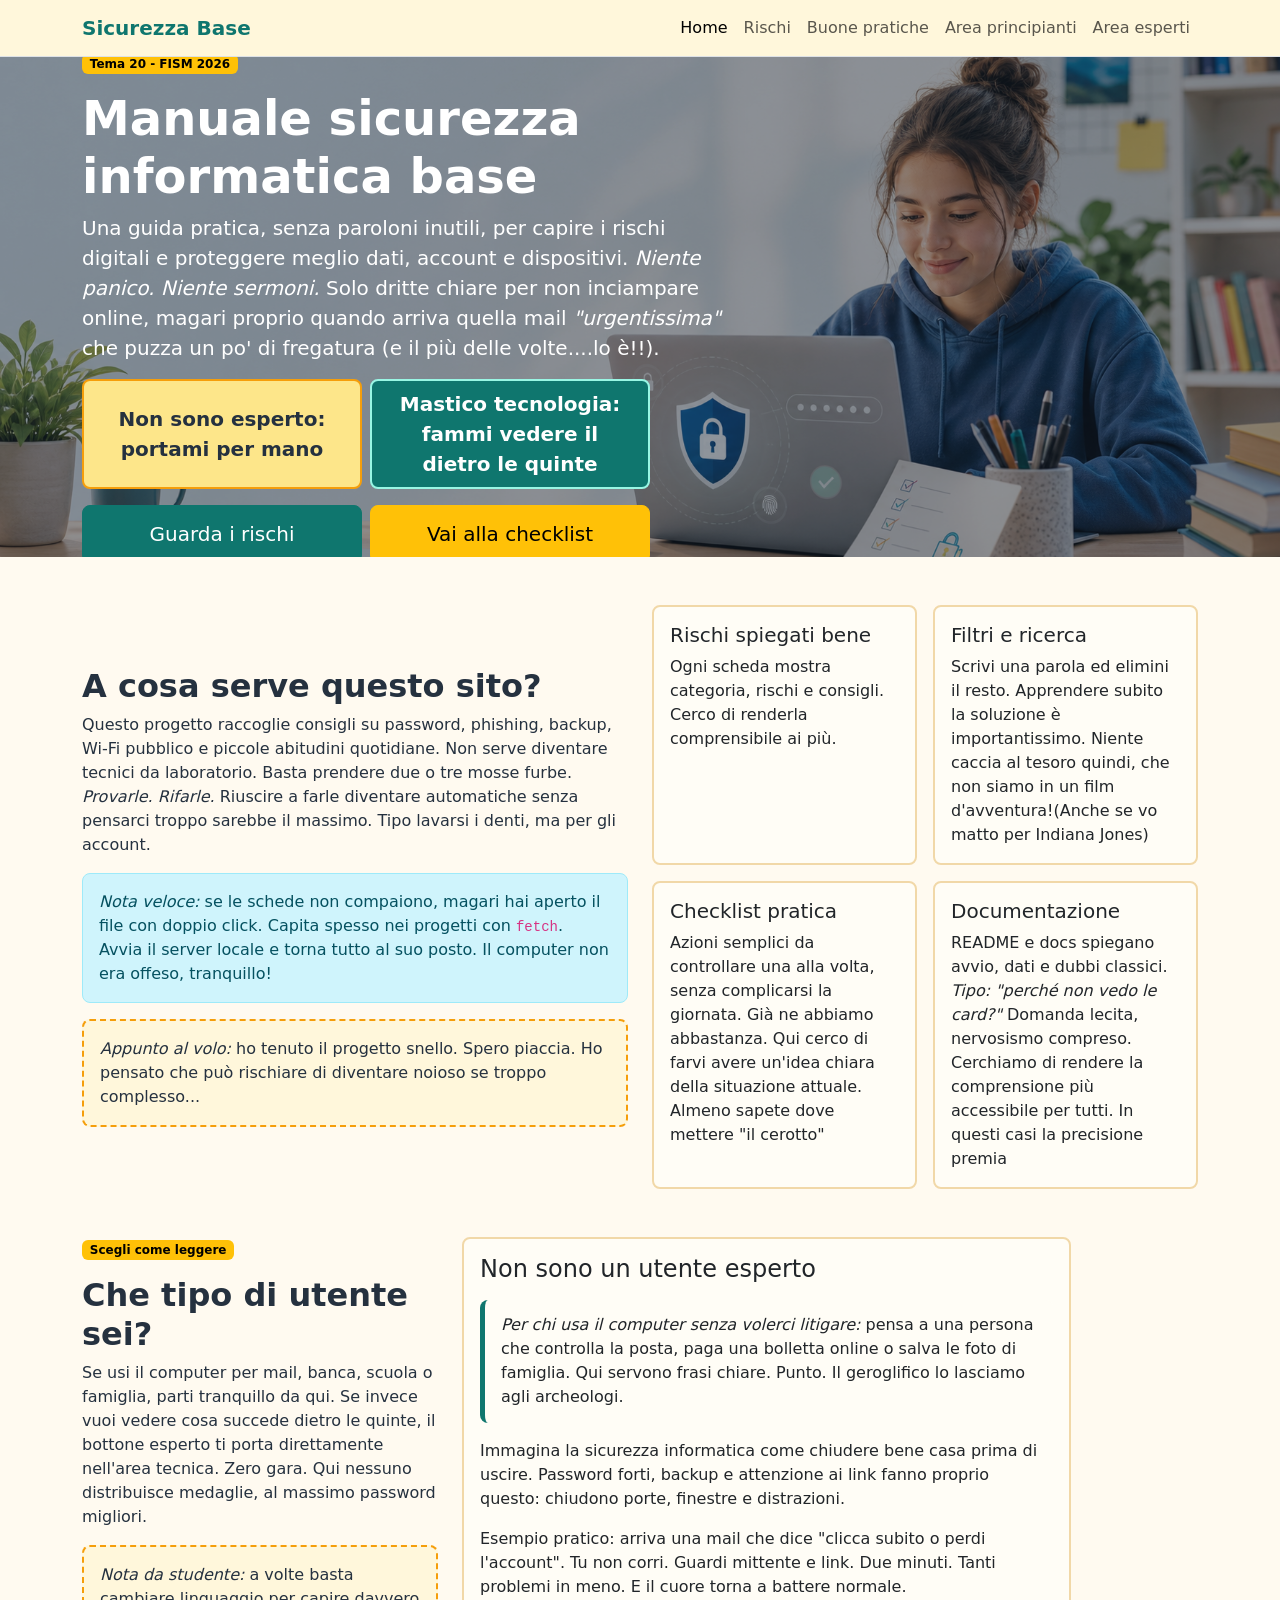
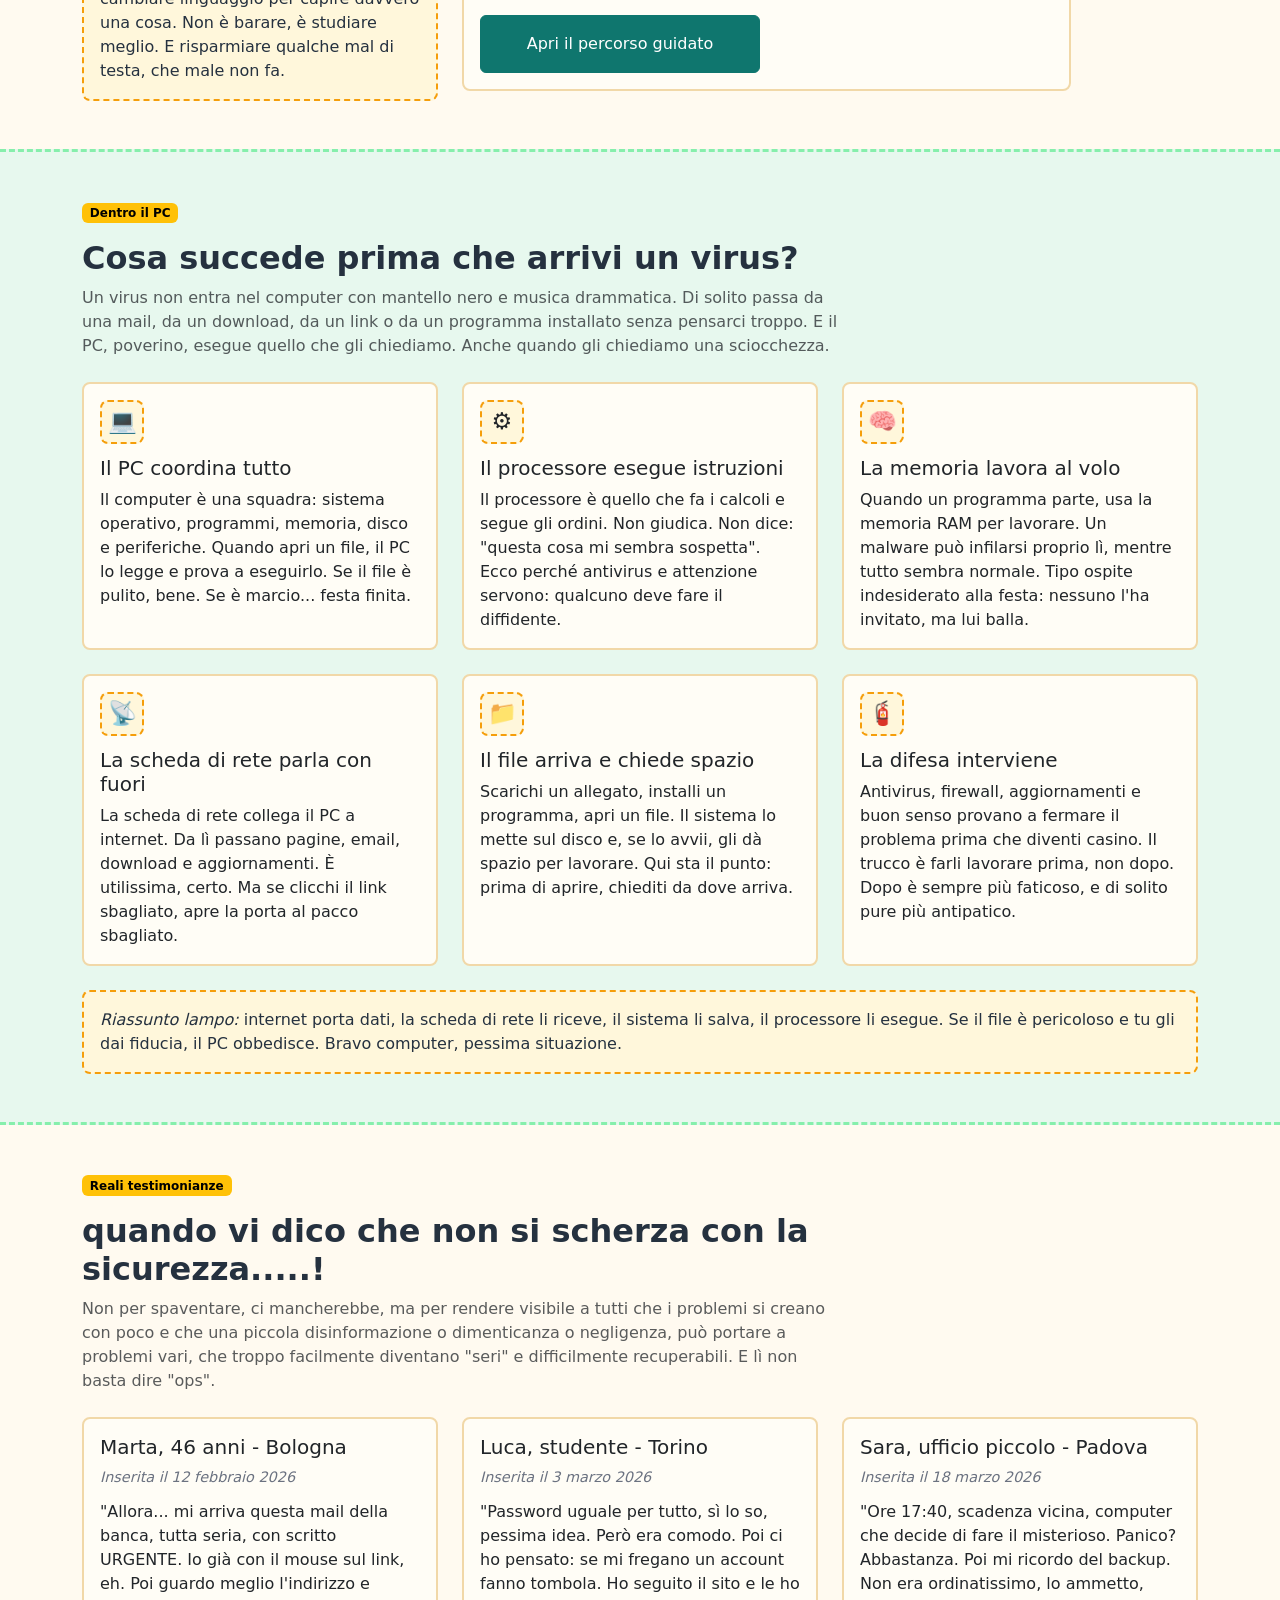
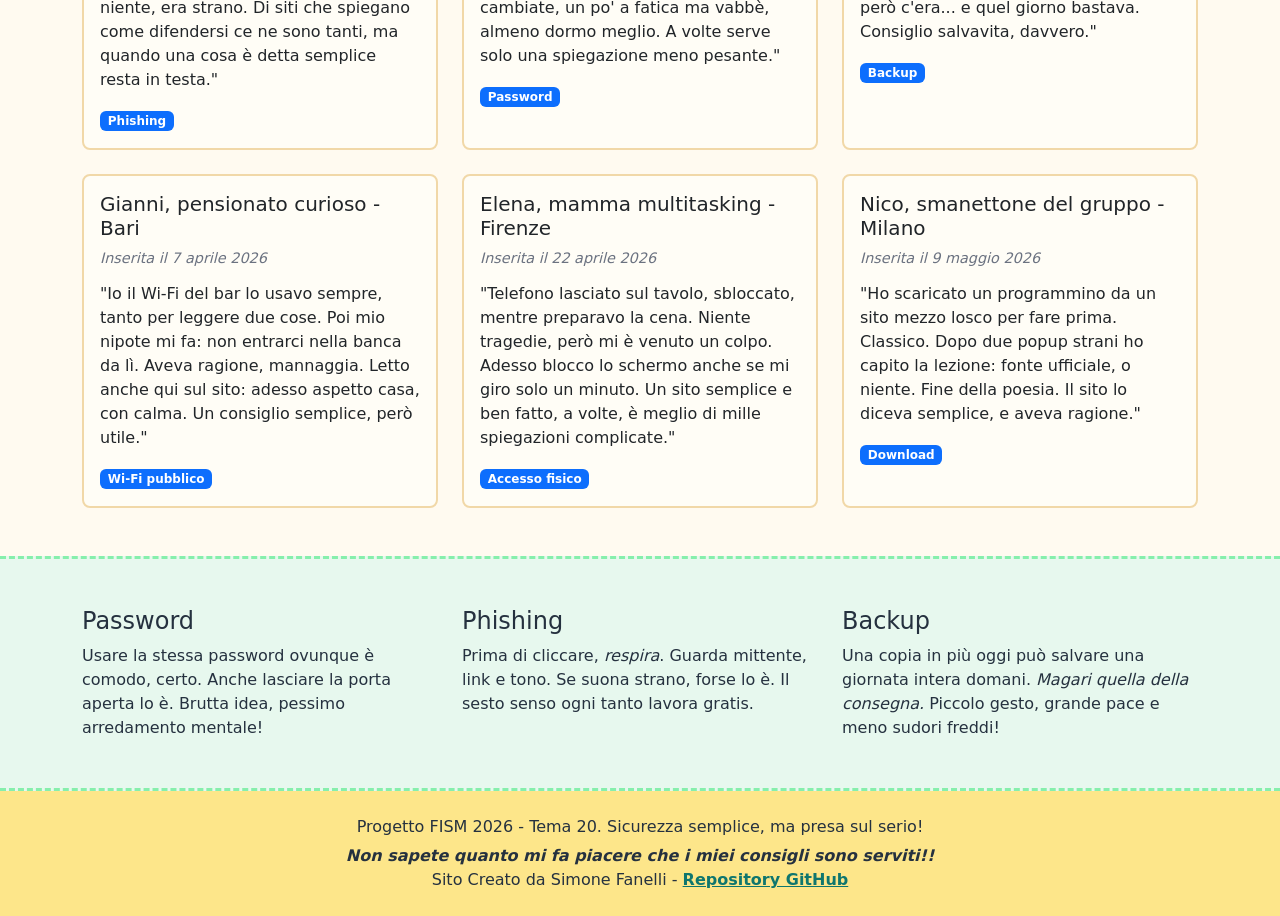
==== index.html @ e17a44b4 "Creazione della struttura e di tutte le pagine." ====
<!DOCTYPE html>
<html lang="it">
<head>
    <meta charset="UTF-8">
    <meta name="viewport" content="width=device-width, initial-scale=1.0">
    <title>Manuale sicurezza informatica base</title>
    <link href="https://cdn.jsdelivr.net/npm/bootstrap@5.3.3/dist/css/bootstrap.min.css" rel="stylesheet">
    <link rel="stylesheet" href="style.css">
</head>
<body>
    <!-- Nota da dietro le quinte: la navbar resta corta per un motivo semplice. In un sito didattico i link devono accompagnare, non fare rumore. -->
    <nav class="navbar navbar-expand-lg bg-body-tertiary border-bottom sticky-top">
        <div class="container">
            <a class="navbar-brand fw-bold" href="index.html">Sicurezza Base</a>
            <button class="navbar-toggler" type="button" data-bs-toggle="collapse" data-bs-target="#navbarNav"
                aria-controls="navbarNav" aria-expanded="false" aria-label="Apri menu">
                <span class="navbar-toggler-icon"></span>
            </button>
            <div class="collapse navbar-collapse" id="navbarNav">
                <ul class="navbar-nav ms-auto">
                    <li class="nav-item">
                        <a class="nav-link active" aria-current="page" href="index.html">Home</a>
                    </li>
                    <li class="nav-item">
                        <a class="nav-link" href="rischi.html">Rischi</a>
                    </li>
                    <li class="nav-item">
                        <a class="nav-link" href="buone-pratiche.html">Buone pratiche</a>
                    </li>
                    <li class="nav-item">
                        <a class="nav-link" href="area-principianti.html">Area principianti</a>
                    </li>
                    <li class="nav-item">
                        <a class="nav-link" href="area-esperti.html">Area esperti</a>
                    </li>
                </ul>
            </div>
        </div>
    </nav>

    <!-- Hero iniziale: qui il tema deve arrivare subito, la semplicità vince sempre. -->
    <header class="hero-section">
        <img src="assets/immagini/sicurezza-informatica-hero.png" class="hero-image" alt="Illustrazione sulla sicurezza informatica">
        <div class="hero-overlay">
            <div class="container">
                <div class="row">
                    <div class="col-lg-7">
                        <p class="badge text-bg-warning mb-3">Tema 20 - FISM 2026</p>
                        <h1 class="display-5 fw-bold">Manuale sicurezza informatica base</h1>
                        <p class="lead">
                            Una guida pratica, senza paroloni inutili, per capire i rischi digitali e proteggere meglio dati,
                            account e dispositivi. <em>Niente panico. Niente sermoni.</em> Solo dritte chiare per non inciampare online,
                            magari proprio quando arriva quella mail <em>"urgentissima"</em> che puzza un po' di fregatura (e il più delle volte....lo è!!).
                        </p>
                        <div class="hero-actions">
                            <div class="d-flex flex-wrap gap-2 mb-3">
                                <a class="btn btn-lg hero-btn profile-btn profile-btn-simple" href="area-principianti.html">Non sono esperto: portami per mano</a>
                                <a class="btn btn-lg hero-btn profile-btn profile-btn-tech" href="area-esperti.html">Mastico tecnologia: fammi vedere il dietro le quinte</a>
                            </div>
                            <div class="d-flex flex-wrap gap-2">
                                <a class="btn btn-primary btn-lg hero-btn" href="rischi.html">Guarda i rischi</a>
                                <a class="btn btn-warning btn-lg hero-btn" href="buone-pratiche.html">Vai alla checklist</a>
                            </div>
                        </div>
                    </div>
                </div>
            </div>
        </div>
    </header>

    <main>
        <!-- Qui presento il progetto senza gonfiarlo troppo: tre pagine, dati locali e consigli pratici. Il classico lavoro che funziona meglio quando resta chiaro. -->
        <section class="container my-5">
            <div class="row g-4 align-items-center">
                <div class="col-lg-6">
                    <h2 class="fw-bold">A cosa serve questo sito?</h2>
                    <p>
                        Questo progetto raccoglie consigli su password, phishing, backup, Wi-Fi pubblico e piccole abitudini
                        quotidiane. Non serve diventare tecnici da laboratorio. Basta prendere due o tre mosse furbe.
                        <em>Provarle. Rifarle.</em> Riuscire a farle diventare automatiche senza pensarci troppo sarebbe il massimo.
                        Tipo lavarsi i denti, ma per gli account.
                    </p>
                    <div class="alert alert-info" role="alert">
                        <em>Nota veloce:</em> se le schede non compaiono, magari hai aperto il file con doppio click. Capita spesso nei progetti con <code>fetch</code>. Avvia il server locale e torna tutto al suo posto. Il computer non era offeso, tranquillo!
                    </div>
                    <div class="note-box">
                        <em>Appunto al volo:</em> ho tenuto il progetto snello. Spero piaccia. Ho pensato che può rischiare di diventare noioso se troppo complesso...
                    </div>
                </div>
                <div class="col-lg-6">
                    <div class="row g-3">
                        <div class="col-md-6">
                            <div class="card h-100 shadow-sm">
                                <div class="card-body">
                                    <h3 class="h5">Rischi spiegati bene</h3>
                                    <p class="mb-0">Ogni scheda mostra categoria, rischi e consigli. Cerco di renderla comprensibile ai più.</p>
                                </div>
                            </div>
                        </div>
                        <div class="col-md-6">
                            <div class="card h-100 shadow-sm">
                                <div class="card-body">
                                    <h3 class="h5">Filtri e ricerca</h3>
                                    <p class="mb-0">Scrivi una parola ed elimini il resto. Apprendere subito la soluzione è importantissimo.
                                        Niente caccia al tesoro quindi, che non siamo in un film d'avventura!(Anche se vo matto per Indiana Jones)</p>
                                </div>
                            </div>
                        </div>
                        <div class="col-md-6">
                            <div class="card h-100 shadow-sm">
                                <div class="card-body">
                                    <h3 class="h5">Checklist pratica</h3>
                                    <p class="mb-0">Azioni semplici da controllare una alla volta, senza complicarsi la giornata. Già ne abbiamo abbastanza.
                                        Qui cerco di farvi avere un'idea chiara della situazione attuale. Almeno sapete dove mettere "il cerotto"
                                    </p>
                                </div>
                            </div>
                        </div>
                        <div class="col-md-6">
                            <div class="card h-100 shadow-sm">
                                <div class="card-body">
                                    <h3 class="h5">Documentazione</h3>
                                    <p class="mb-0">README e docs spiegano avvio, dati e dubbi classici. <em>Tipo: "perché non vedo le card?"</em> Domanda lecita, nervosismo compreso.
                                    Cerchiamo di rendere la comprensione più accessibile per tutti. In questi casi la precisione premia</p>
                                </div>
                            </div>
                        </div>
                    </div>
                </div>
            </div>
        </section>

        <!-- Qui faccio scegliere il livello della spiegazione: non tutti vogliono leggere parole tecniche appena aprono la pagina, e ci sta. -->
        <section id="scegli-linguaggio" class="container my-5">
            <div class="row g-4 align-items-start">
                <div class="col-lg-4">
                    <p class="badge text-bg-warning mb-3">Scegli come leggere</p>
                    <h2 class="fw-bold">Che tipo di utente sei?</h2>
                    <p>
                        Se usi il computer per mail, banca, scuola o famiglia, parti tranquillo da qui.
                        Se invece vuoi vedere cosa succede dietro le quinte, il bottone esperto ti porta direttamente nell'area tecnica.
                        Zero gara. Qui nessuno distribuisce medaglie, al massimo password migliori. 
                    </p>
                    <div class="note-box">
                        <em>Nota da studente:</em> a volte basta cambiare linguaggio per capire davvero una cosa. Non è barare, è studiare meglio. E risparmiare qualche mal di testa, che male non fa.
                    </div>
                </div>
                <div class="col-lg-8">
                    <div class="row g-4">
                        <!-- Versione per chi non programma: esempi di casa, pochi termini tecnici e consigli che si capiscono subito. -->
                        <div class="col-md-10">
                            <article class="card h-100">
                                <div class="card-body">
                                    <h3 class="h4">Non sono un utente esperto</h3>
                                    <div class="reader-note">
                                        <em>Per chi usa il computer senza volerci litigare:</em> pensa a una persona che controlla la posta,
                                        paga una bolletta online o salva le foto di famiglia. Qui servono frasi chiare. Punto. Il geroglifico lo lasciamo agli archeologi.
                                    </div>
                                    <p>
                                        Immagina la sicurezza informatica come chiudere bene casa prima di uscire. Password forti,
                                        backup e attenzione ai link fanno proprio questo: chiudono porte, finestre e distrazioni.
                                    </p>
                                    <p>
                                        Esempio pratico: arriva una mail che dice "clicca subito o perdi l'account". Tu non corri.
                                        Guardi mittente e link. Due minuti. Tanti problemi in meno. E il cuore torna a battere normale.
                                    </p>
                                    <a class="btn btn-primary hero-btn" href="area-principianti.html">Apri il percorso guidato</a>
                                </div>
                            </article>
                        </div>
                    </div>
                </div>
            </div>
        </section>

        <!-- Prima del virus c'è sempre un percorso: rete, file, memoria, processore. Capirlo aiuta a non cliccare a caso. -->
        <section class="info-band py-5">
            <div class="container">
                <div class="section-title mb-4">
                    <p class="badge text-bg-warning mb-3">Dentro il PC</p>
                    <h2 class="fw-bold">Cosa succede prima che arrivi un virus?</h2>
                    <p class="text-body-secondary">
                        Un virus non entra nel computer con mantello nero e musica drammatica. Di solito passa da una mail,
                        da un download, da un link o da un programma installato senza pensarci troppo. E il PC, poverino,
                        esegue quello che gli chiediamo. Anche quando gli chiediamo una sciocchezza.
                    </p>
                </div>
                <div class="row g-4">
                    <div class="col-md-6 col-lg-4">
                        <article class="card h-100">
                            <div class="card-body">
                                <div class="tool-icon" aria-hidden="true">💻</div>
                                <h3 class="h5">Il PC coordina tutto</h3>
                                <p class="mb-0">
                                    Il computer è una squadra: sistema operativo, programmi, memoria, disco e periferiche.
                                    Quando apri un file, il PC lo legge e prova a eseguirlo. Se il file è pulito, bene. Se è marcio... festa finita.
                                </p>
                            </div>
                        </article>
                    </div>
                    <div class="col-md-6 col-lg-4">
                        <article class="card h-100">
                            <div class="card-body">
                                <div class="tool-icon" aria-hidden="true">⚙️</div>
                                <h3 class="h5">Il processore esegue istruzioni</h3>
                                <p class="mb-0">
                                    Il processore è quello che fa i calcoli e segue gli ordini. Non giudica. Non dice:
                                    "questa cosa mi sembra sospetta". Ecco perché antivirus e attenzione servono: qualcuno deve fare il diffidente.
                                </p>
                            </div>
                        </article>
                    </div>
                    <div class="col-md-6 col-lg-4">
                        <article class="card h-100">
                            <div class="card-body">
                                <div class="tool-icon" aria-hidden="true">🧠</div>
                                <h3 class="h5">La memoria lavora al volo</h3>
                                <p class="mb-0">
                                    Quando un programma parte, usa la memoria RAM per lavorare. Un malware può infilarsi proprio lì,
                                    mentre tutto sembra normale. Tipo ospite indesiderato alla festa: nessuno l'ha invitato, ma lui balla.
                                </p>
                            </div>
                        </article>
                    </div>
                    <div class="col-md-6 col-lg-4">
                        <article class="card h-100">
                            <div class="card-body">
                                <div class="tool-icon" aria-hidden="true">📡</div>
                                <h3 class="h5">La scheda di rete parla con fuori</h3>
                                <p class="mb-0">
                                    La scheda di rete collega il PC a internet. Da lì passano pagine, email, download e aggiornamenti.
                                    È utilissima, certo. Ma se clicchi il link sbagliato, apre la porta al pacco sbagliato.
                                </p>
                            </div>
                        </article>
                    </div>
                    <div class="col-md-6 col-lg-4">
                        <article class="card h-100">
                            <div class="card-body">
                                <div class="tool-icon" aria-hidden="true">📁</div>
                                <h3 class="h5">Il file arriva e chiede spazio</h3>
                                <p class="mb-0">
                                    Scarichi un allegato, installi un programma, apri un file. Il sistema lo mette sul disco e,
                                    se lo avvii, gli dà spazio per lavorare. Qui sta il punto: prima di aprire, chiediti da dove arriva.
                                </p>
                            </div>
                        </article>
                    </div>
                    <div class="col-md-6 col-lg-4">
                        <article class="card h-100">
                            <div class="card-body">
                                <div class="tool-icon" aria-hidden="true">🧯</div>
                                <h3 class="h5">La difesa interviene</h3>
                                <p class="mb-0">
                                    Antivirus, firewall, aggiornamenti e buon senso provano a fermare il problema prima che diventi casino.
                                    Il trucco è farli lavorare prima, non dopo. Dopo è sempre più faticoso, e di solito pure più antipatico.
                                </p>
                            </div>
                        </article>
                    </div>
                </div>
                <div class="note-box mt-4">
                    <em>Riassunto lampo:</em> internet porta dati, la scheda di rete li riceve, il sistema li salva, il processore li esegue.
                    Se il file è pericoloso e tu gli dai fiducia, il PC obbedisce. Bravo computer, pessima situazione.
                </div>
            </div>
        </section>

        <!-- Testimonianze: piccole scene concrete per far vedere che la sicurezza non è un discorso lontano dalla vita normale. -->
        <section class="container my-5">
            <div class="section-title mb-4">
                <p class="badge text-bg-warning mb-3">Reali testimonianze</p>
                <h2 class="fw-bold">quando vi dico che non si scherza con la sicurezza.....!</h2>
                <p class="text-body-secondary">
                    Non per spaventare, ci mancherebbe, ma per rendere visibile a tutti che i problemi si creano con poco e che
                    una piccola disinformazione o dimenticanza o negligenza, può portare a problemi vari, che troppo facilmente
                    diventano "seri" e difficilmente recuperabili. E lì non basta dire "ops".
                </p>
            </div>
            <div class="row g-4">
                <div class="col-md-4">
                    <article class="card h-100">
                        <div class="card-body">
                            <h3 class="h5">Marta, 46 anni - Bologna</h3>
                            <p class="testimonial-date">Inserita il 12 febbraio 2026</p>
                            <p>
                                "Allora... mi arriva questa mail della banca, tutta seria, con scritto URGENTE. Io già con il mouse
                                sul link, eh. Poi guardo meglio l'indirizzo e niente, era strano. Di siti che spiegano come difendersi ce ne sono tanti,
                                ma quando una cosa è detta semplice resta in testa."
                            </p>
                            <span class="badge text-bg-primary">Phishing</span>
                        </div>
                    </article>
                </div>
                <div class="col-md-4">
                    <article class="card h-100">
                        <div class="card-body">
                            <h3 class="h5">Luca, studente - Torino</h3>
                            <p class="testimonial-date">Inserita il 3 marzo 2026</p>
                            <p>
                                "Password uguale per tutto, sì lo so, pessima idea. Però era comodo. Poi ci ho pensato: se mi fregano
                                un account fanno tombola. Ho seguito il sito e le ho cambiate, un po' a fatica ma vabbè, almeno dormo meglio.
                                A volte serve solo una spiegazione meno pesante."
                            </p>
                            <span class="badge text-bg-primary">Password</span>
                        </div>
                    </article>
                </div>
                <div class="col-md-4">
                    <article class="card h-100">
                        <div class="card-body">
                            <h3 class="h5">Sara, ufficio piccolo - Padova</h3>
                            <p class="testimonial-date">Inserita il 18 marzo 2026</p>
                            <p>
                                "Ore 17:40, scadenza vicina, computer che decide di fare il misterioso. Panico? Abbastanza.
                                Poi mi ricordo del backup. Non era ordinatissimo, lo ammetto, però c'era... e quel giorno bastava. Consiglio salvavita, davvero."
                            </p>
                            <span class="badge text-bg-primary">Backup</span>
                        </div>
                    </article>
                </div>
                <div class="col-md-4">
                    <article class="card h-100">
                        <div class="card-body">
                            <h3 class="h5">Gianni, pensionato curioso - Bari</h3>
                            <p class="testimonial-date">Inserita il 7 aprile 2026</p>
                            <p>
                                "Io il Wi-Fi del bar lo usavo sempre, tanto per leggere due cose. Poi mio nipote mi fa: non entrarci
                                nella banca da lì. Aveva ragione, mannaggia. Letto anche qui sul sito: adesso aspetto casa, con calma.
                                Un consiglio semplice, però utile."
                            </p>
                            <span class="badge text-bg-primary">Wi-Fi pubblico</span>
                        </div>
                    </article>
                </div>
                <div class="col-md-4">
                    <article class="card h-100">
                        <div class="card-body">
                            <h3 class="h5">Elena, mamma multitasking - Firenze</h3>
                            <p class="testimonial-date">Inserita il 22 aprile 2026</p>
                            <p>
                                "Telefono lasciato sul tavolo, sbloccato, mentre preparavo la cena. Niente tragedie, però mi è
                                venuto un colpo. Adesso blocco lo schermo anche se mi giro solo un minuto. Un sito semplice e ben fatto,
                                a volte, è meglio di mille spiegazioni complicate."
                            </p>
                            <span class="badge text-bg-primary">Accesso fisico</span>
                        </div>
                    </article>
                </div>
                <div class="col-md-4">
                    <article class="card h-100">
                        <div class="card-body">
                            <h3 class="h5">Nico, smanettone del gruppo - Milano</h3>
                            <p class="testimonial-date">Inserita il 9 maggio 2026</p>
                            <p>
                                "Ho scaricato un programmino da un sito mezzo losco per fare prima. Classico. Dopo due popup strani
                                ho capito la lezione: fonte ufficiale, o niente. Fine della poesia. Il sito lo diceva semplice, e aveva ragione."
                            </p>
                            <span class="badge text-bg-primary">Download</span>
                        </div>
                    </article>
                </div>
            </div>
        </section>

        <!-- Tre assaggi rapidi: non raccontano tutto, ma danno subito il ritmo della guida. Prima orienti il lettore, poi lo porti alle schede. -->
        <section class="info-band py-5">
            <div class="container">
                <div class="row g-4">
                    <div class="col-md-4">
                        <h2 class="h4">Password</h2>
                        <p class="mb-0">Usare la stessa password ovunque è comodo, certo. Anche lasciare la porta aperta lo è. Brutta idea, pessimo arredamento mentale!</p>
                    </div>
                    <div class="col-md-4">
                        <h2 class="h4">Phishing</h2>
                        <p class="mb-0">Prima di cliccare, <em>respira</em>. Guarda mittente, link e tono. Se suona strano, forse lo è. Il sesto senso ogni tanto lavora gratis.</p>
                    </div>
                    <div class="col-md-4">
                        <h2 class="h4">Backup</h2>
                        <p class="mb-0">Una copia in più oggi può salvare una giornata intera domani. <em>Magari quella della consegna.</em> Piccolo gesto, grande pace e meno sudori freddi!</p>
                    </div>
                </div>
            </div>
        </section>
    </main>

    <footer class="footer py-4">
        <div class="container text-center">
            <p class="mb-0">Progetto FISM 2026 - Tema 20. Sicurezza semplice, ma presa sul serio!</p>
            <p class="personal-note mb-0">Non sapete quanto mi fa piacere che i miei consigli sono serviti!!</p>
            <p class="mb-0">
                Sito Creato da Simone Fanelli -
                <a class="footer-link" href="https://github.com/Trust51-bit/Esame-FISM-2026-Tema-20-Manuale-sicurezza-informatica-base" target="_blank" rel="noopener">Repository GitHub</a>
            </p>
        </div>
    </footer>

    <script src="https://cdn.jsdelivr.net/npm/bootstrap@5.3.3/dist/js/bootstrap.bundle.min.js"></script>
</body>
</html>
---- style.css ----
body {
    color: #25313f;
    background-color: #fffaf0;
}

.navbar-brand {
    color: #0f766e;
}

.navbar {
    background-color: #fff7db !important;
}

.hero-section {
    position: relative;
    min-height: 500px;
    color: #ffffff;
    overflow: hidden;
}

.hero-image {
    width: 100%;
    height: 500px;
    object-fit: cover;
    display: block;
}

.hero-overlay {
    position: absolute;
    top: 0;
    right: 0;
    bottom: 0;
    left: 0;
    display: flex;
    align-items: center;
    background: rgba(20, 32, 46, 0.48);
}

.page-heading {
    background-color: #fef3c7;
    border-bottom: 3px dashed #f59e0b;
}

.card {
    border: 2px solid #f1d8a8;
    border-radius: 8px;
    background-color: #fffdf6;
    box-shadow: none !important;
}

.card-title {
    color: #0f172a;
}

.info-band {
    background-color: #e7f8ee;
    border-top: 3px dashed #86efac;
    border-bottom: 3px dashed #86efac;
}

.practice-card {
    border-top: 5px solid #f59e0b;
}

.check-item {
    height: 100%;
    padding: 1.25rem;
    background-color: #fffdf6;
    border-left: 5px solid #38bdf8;
    border-radius: 8px;
}

.step-badge {
    width: 38px;
    height: 38px;
    margin-bottom: 0.75rem;
    display: inline-flex;
    align-items: center;
    justify-content: center;
    color: #25313f;
    background-color: #fde68a;
    border: 2px solid #f59e0b;
    border-radius: 50%;
    font-weight: 800;
}

.section-title {
    max-width: 760px;
}

.table {
    background-color: #fffdf6;
}

.footer {
    color: #25313f;
    background-color: #fde68a;
}

.footer-link {
    color: #0f766e;
    font-weight: 700;
}

.footer-link:hover {
    color: #115e59;
}

.personal-note {
    margin-top: 0.35rem;
    font-weight: 700;
    font-style: italic;
}

.btn-primary {
    background-color: #0f766e;
    border-color: #0f766e;
}

.btn-primary:hover {
    background-color: #115e59;
    border-color: #115e59;
}

.hero-btn {
    width: 280px;
    min-height: 58px;
    display: inline-flex;
    align-items: center;
    justify-content: center;
    text-align: center;
}

.profile-btn {
    font-weight: 800;
    border-width: 2px;
}

.profile-btn-simple {
    color: #25313f;
    background-color: #fde68a;
    border-color: #f59e0b;
}

.profile-btn-simple:hover {
    color: #25313f;
    background-color: #facc15;
    border-color: #f59e0b;
}

.profile-btn-tech {
    color: #ffffff;
    background-color: #0f766e;
    border-color: #99f6e4;
}

.profile-btn-tech:hover {
    color: #ffffff;
    background-color: #115e59;
    border-color: #ccfbf1;
}

.badge {
    border-radius: 6px;
}

.alert {
    border-radius: 8px;
}

.note-box {
    padding: 1rem;
    background-color: #fff7db;
    border: 2px dashed #f59e0b;
    border-radius: 8px;
}

.reader-note {
    margin: 1rem 0;
    padding: 0.85rem 1rem;
    background-color: #fffdf6;
    border-left: 5px solid #0f766e;
    border-radius: 8px;
}

.tool-card a {
    color: #0f766e;
    font-weight: 700;
}

.tool-icon {
    width: 44px;
    height: 44px;
    margin-bottom: 0.75rem;
    display: flex;
    align-items: center;
    justify-content: center;
    background-color: #fff7db;
    border: 2px dashed #f59e0b;
    border-radius: 8px;
    font-size: 1.45rem;
}

.testimonial-date {
    margin-bottom: 0.75rem;
    color: #6b7280;
    font-size: 0.9rem;
    font-style: italic;
}

.code-card {
    padding: 1.25rem;
    background-color: #25313f;
    color: #fffdf6;
    border-radius: 8px;
}

.code-card pre {
    margin-bottom: 0;
    white-space: pre-wrap;
}

.code-card code {
    color: #fde68a;
}

@media (max-width: 767px) {
    .hero-section {
        min-height: 500px;
    }

    .hero-image {
        height: 500px;
    }

    .hero-overlay {
        align-items: flex-end;
        padding-bottom: 2rem;
    }

    .display-5 {
        font-size: 2.2rem;
    }

    .hero-btn {
        width: 100%;
    }
}
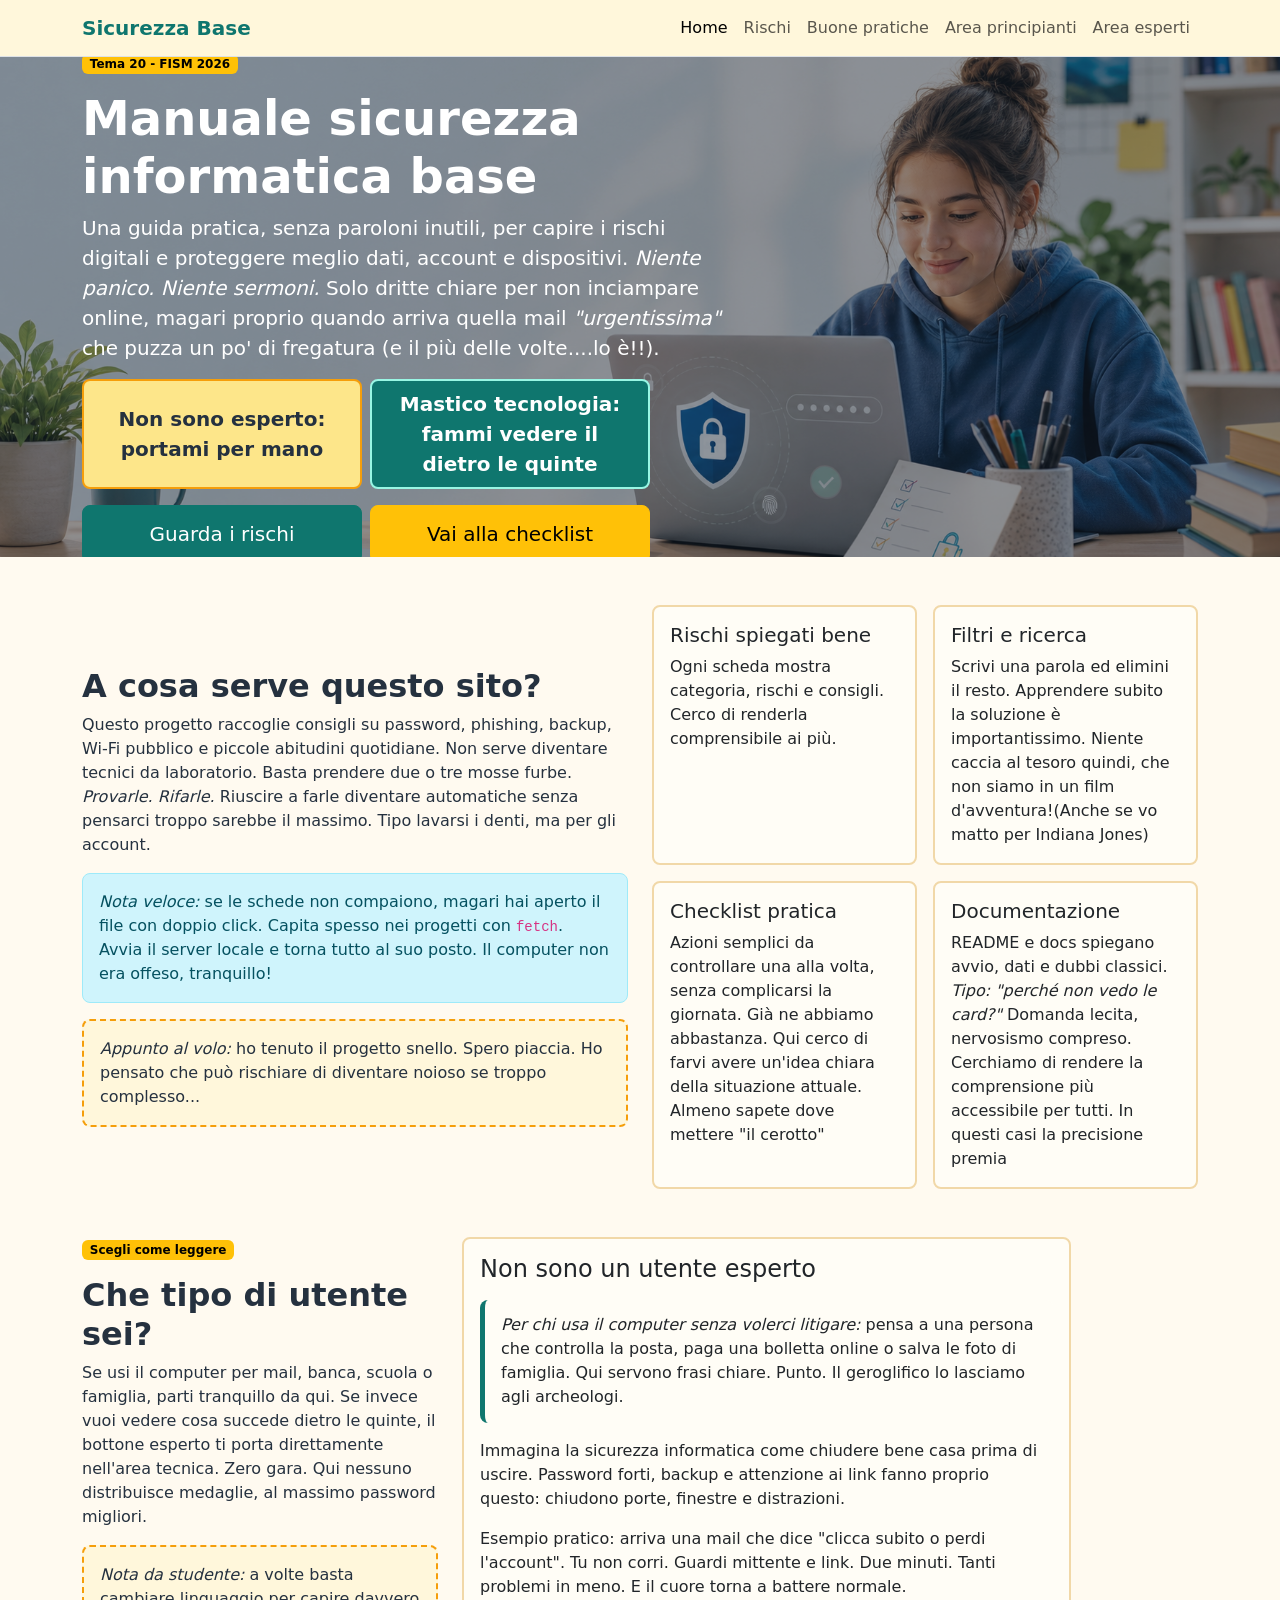
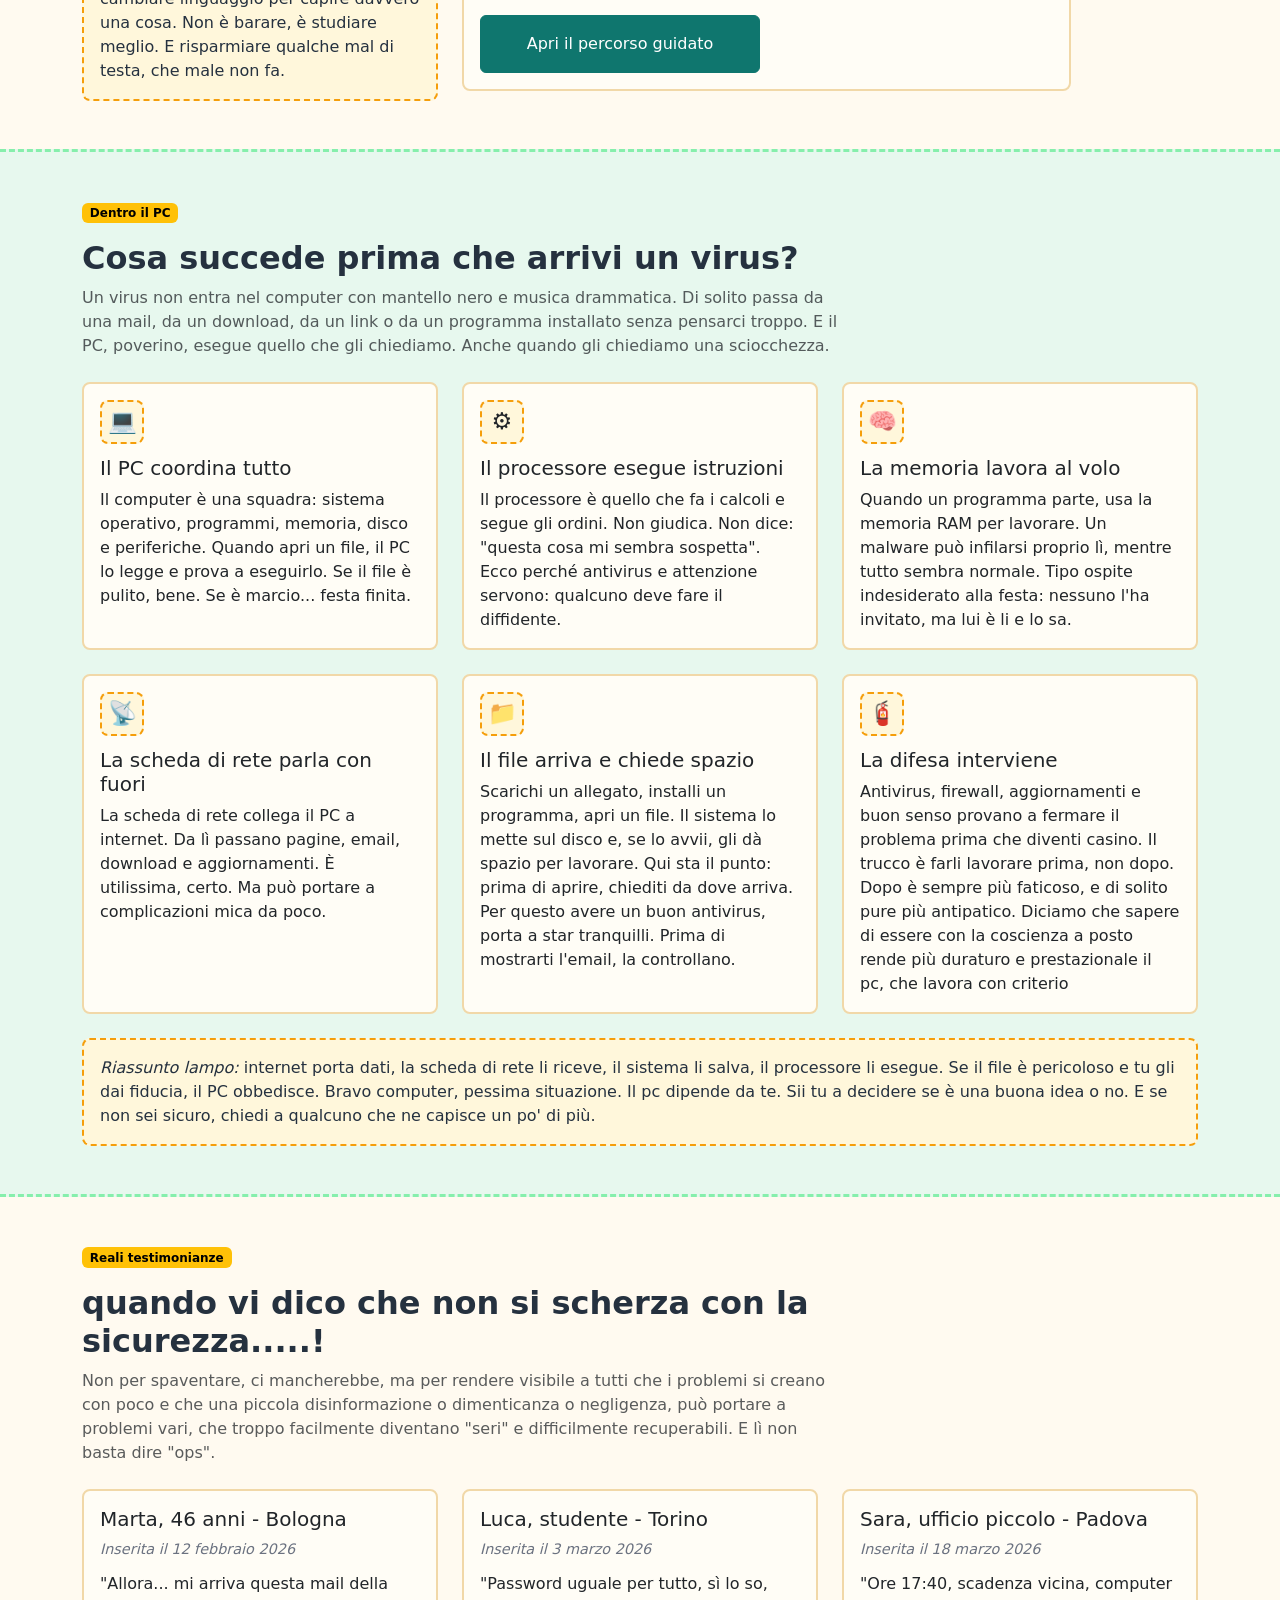
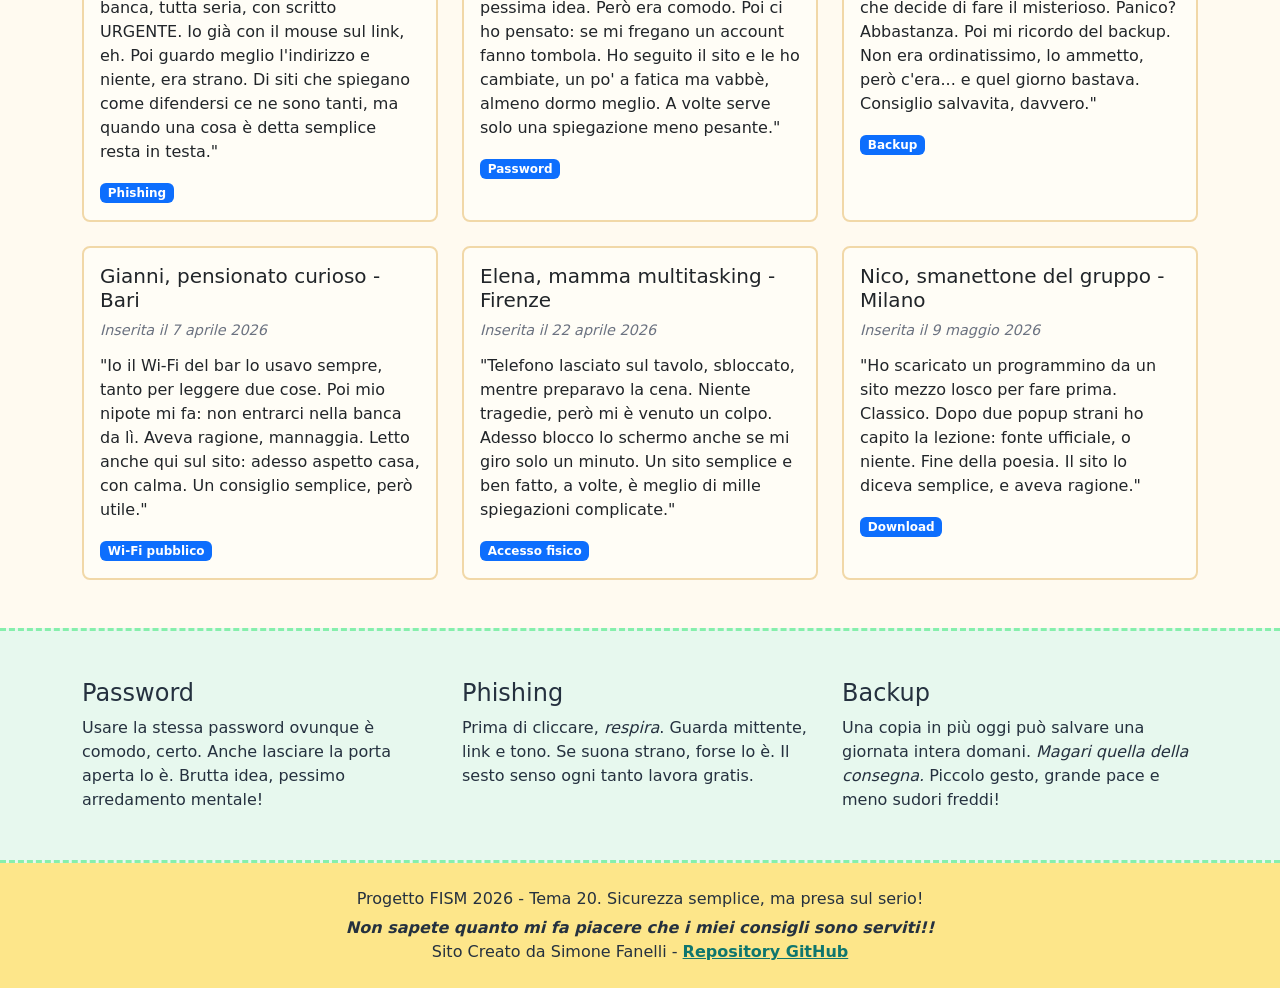
==== commit 87859f76: "Update index.html with improved phrasing and clarity in security explanations" ====
--- a/index.html
+++ b/index.html
@@ -217,7 +217,7 @@
                                 <h3 class="h5">La memoria lavora al volo</h3>
                                 <p class="mb-0">
                                     Quando un programma parte, usa la memoria RAM per lavorare. Un malware può infilarsi proprio lì,
-                                    mentre tutto sembra normale. Tipo ospite indesiderato alla festa: nessuno l'ha invitato, ma lui balla.
+                                    mentre tutto sembra normale. Tipo ospite indesiderato alla festa: nessuno l'ha invitato, ma lui è li e lo sa.
                                 </p>
                             </div>
                         </article>
@@ -229,7 +229,7 @@
                                 <h3 class="h5">La scheda di rete parla con fuori</h3>
                                 <p class="mb-0">
                                     La scheda di rete collega il PC a internet. Da lì passano pagine, email, download e aggiornamenti.
-                                    È utilissima, certo. Ma se clicchi il link sbagliato, apre la porta al pacco sbagliato.
+                                    È utilissima, certo. Ma può portare a complicazioni mica da poco.
                                 </p>
                             </div>
                         </article>
@@ -242,6 +242,7 @@
                                 <p class="mb-0">
                                     Scarichi un allegato, installi un programma, apri un file. Il sistema lo mette sul disco e,
                                     se lo avvii, gli dà spazio per lavorare. Qui sta il punto: prima di aprire, chiediti da dove arriva.
+                                    Per questo avere un buon antivirus, porta a star tranquilli. Prima di mostrarti l'email, la controllano.
                                 </p>
                             </div>
                         </article>
@@ -254,6 +255,7 @@
                                 <p class="mb-0">
                                     Antivirus, firewall, aggiornamenti e buon senso provano a fermare il problema prima che diventi casino.
                                     Il trucco è farli lavorare prima, non dopo. Dopo è sempre più faticoso, e di solito pure più antipatico.
+                                    Diciamo che sapere di essere con la coscienza a posto rende più duraturo e prestazionale il pc, che lavora con criterio
                                 </p>
                             </div>
                         </article>
@@ -262,6 +264,7 @@
                 <div class="note-box mt-4">
                     <em>Riassunto lampo:</em> internet porta dati, la scheda di rete li riceve, il sistema li salva, il processore li esegue.
                     Se il file è pericoloso e tu gli dai fiducia, il PC obbedisce. Bravo computer, pessima situazione.
+                    Il pc dipende da te. Sii tu a decidere se è una buona idea o no. E se non sei sicuro, chiedi a qualcuno che ne capisce un po' di più. 
                 </div>
             </div>
         </section>
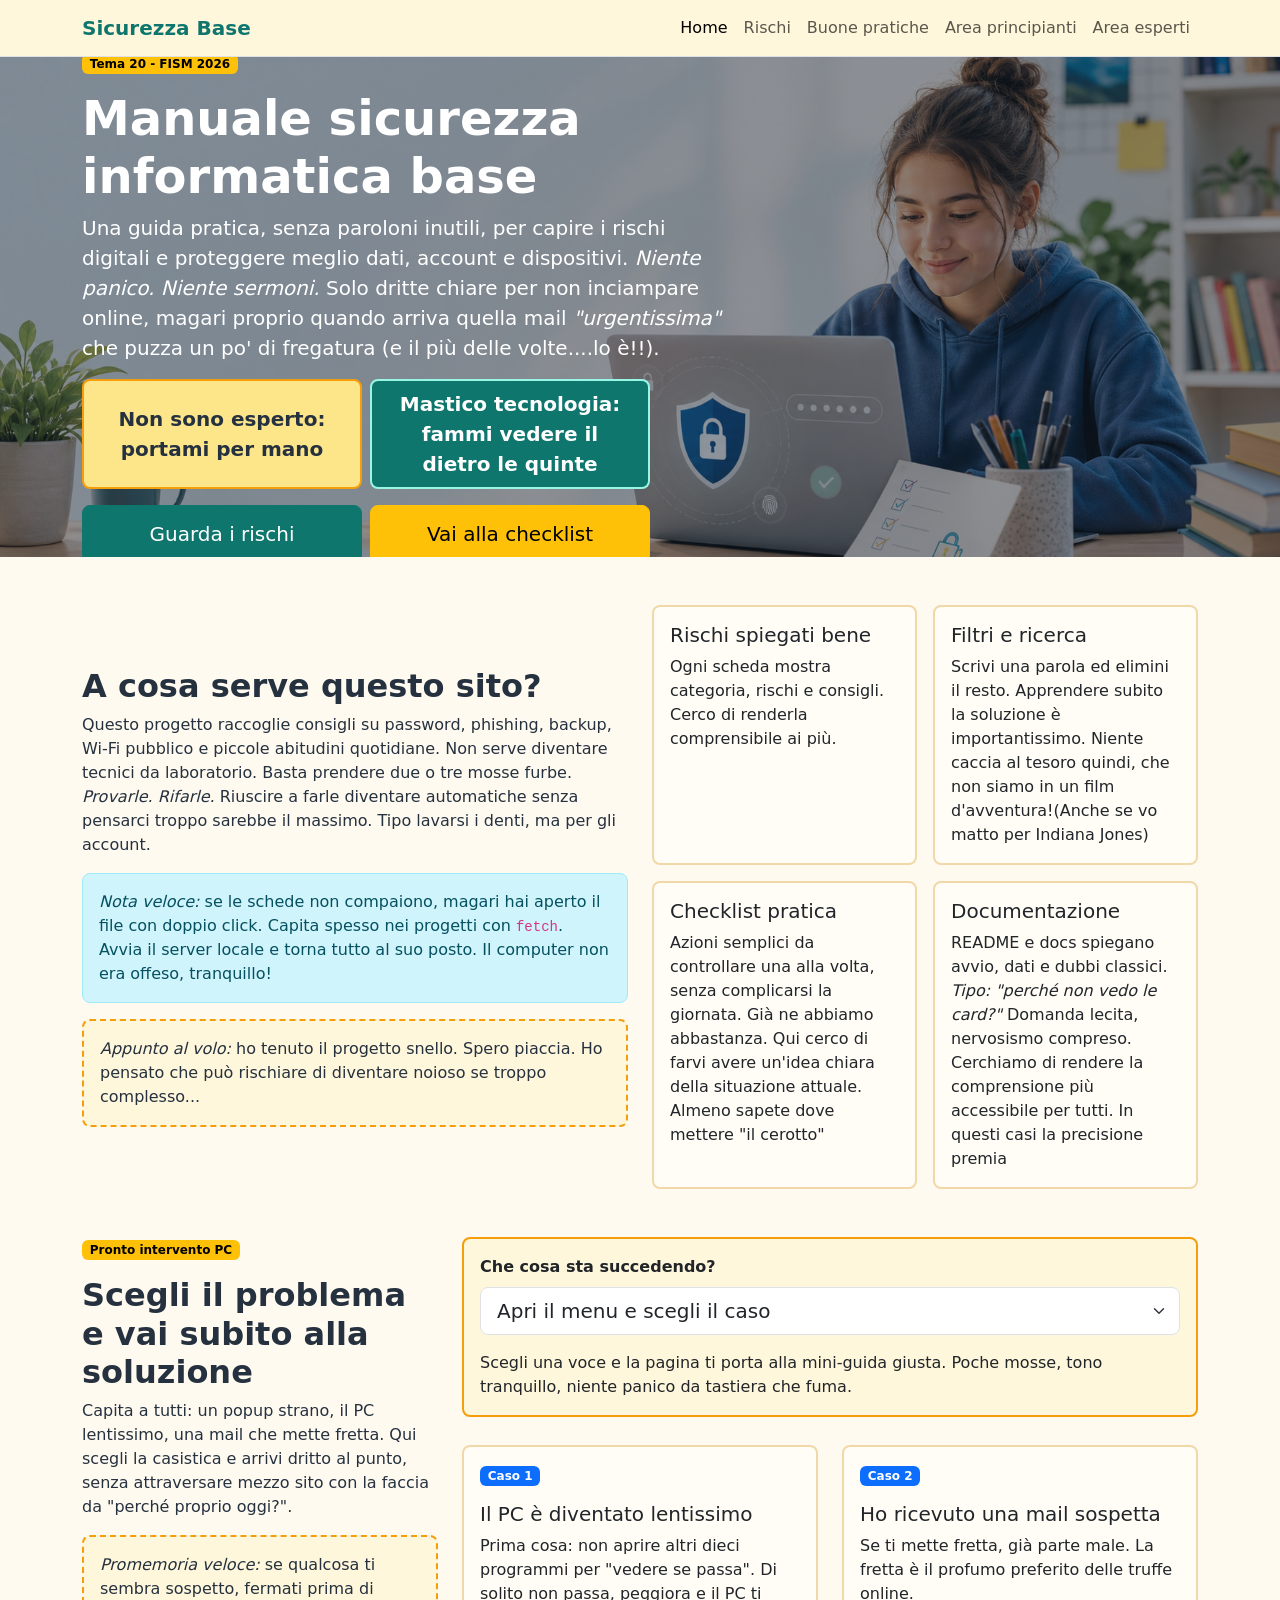
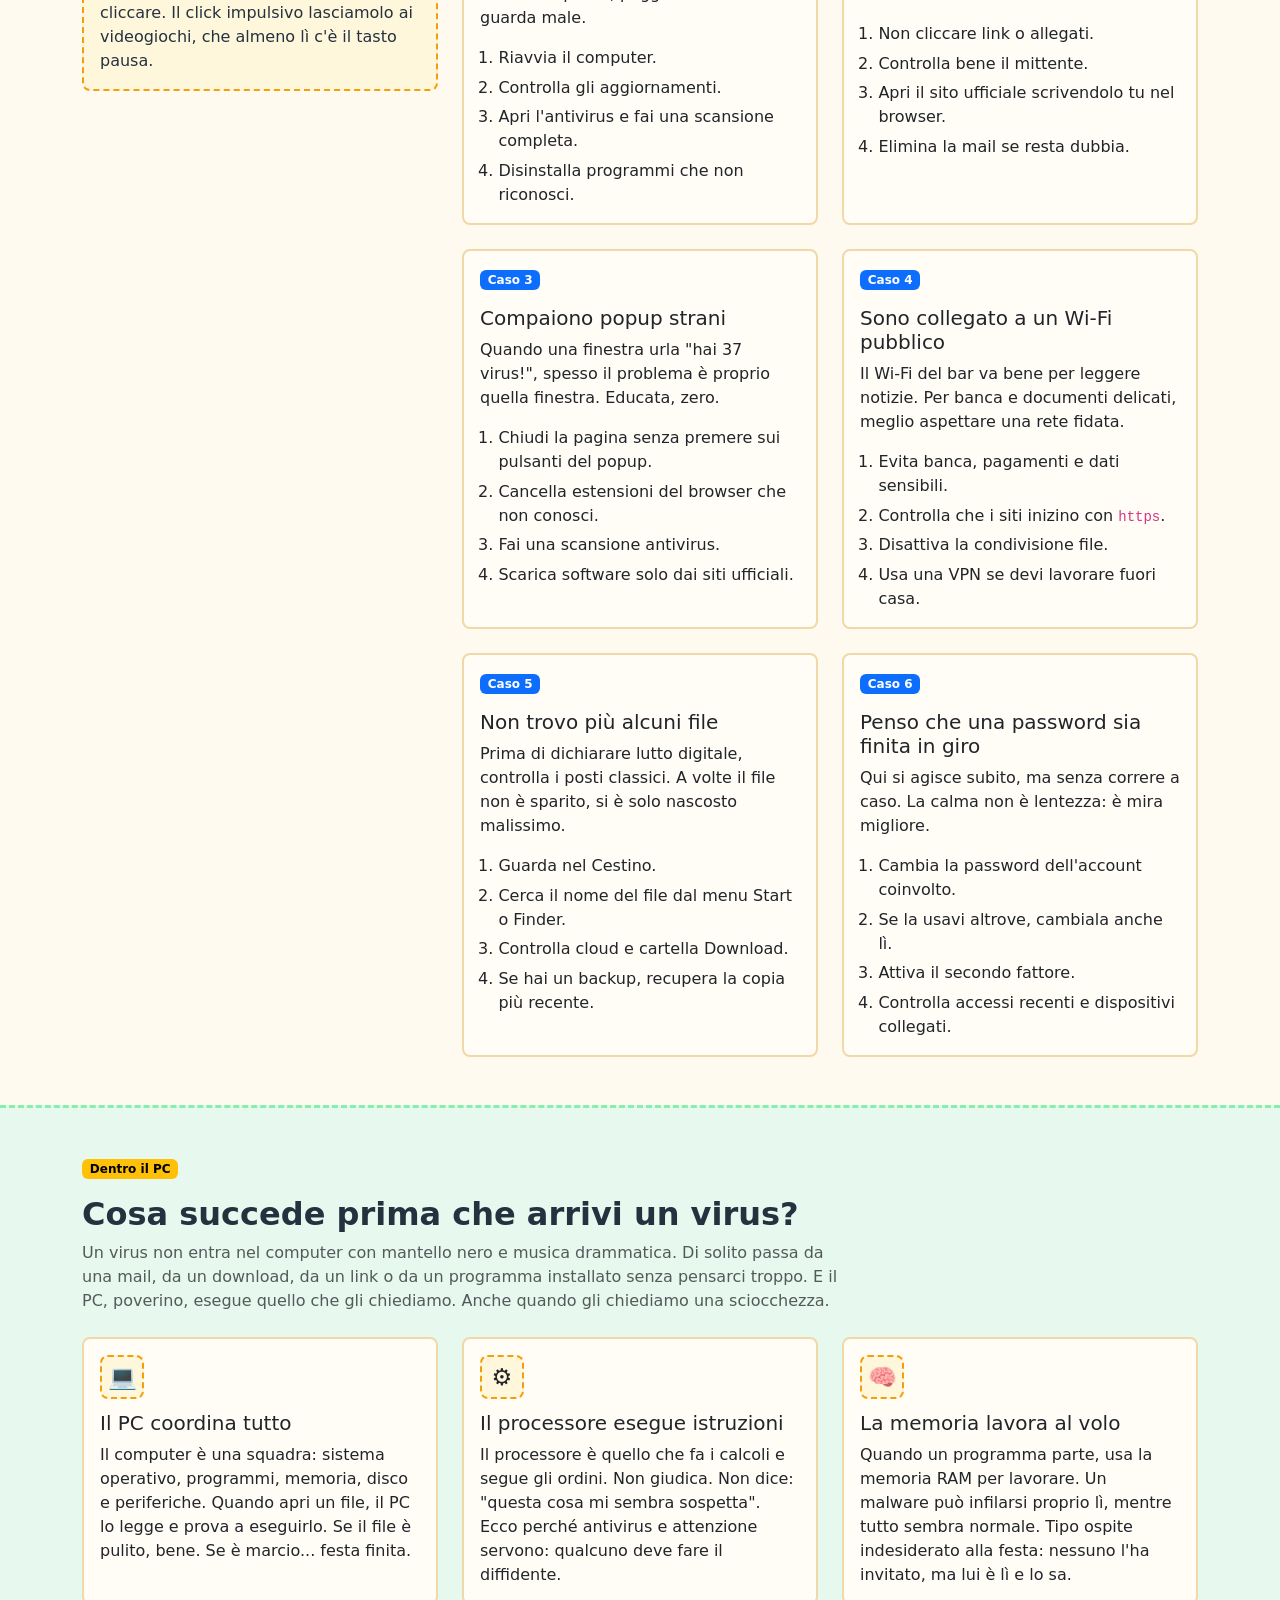
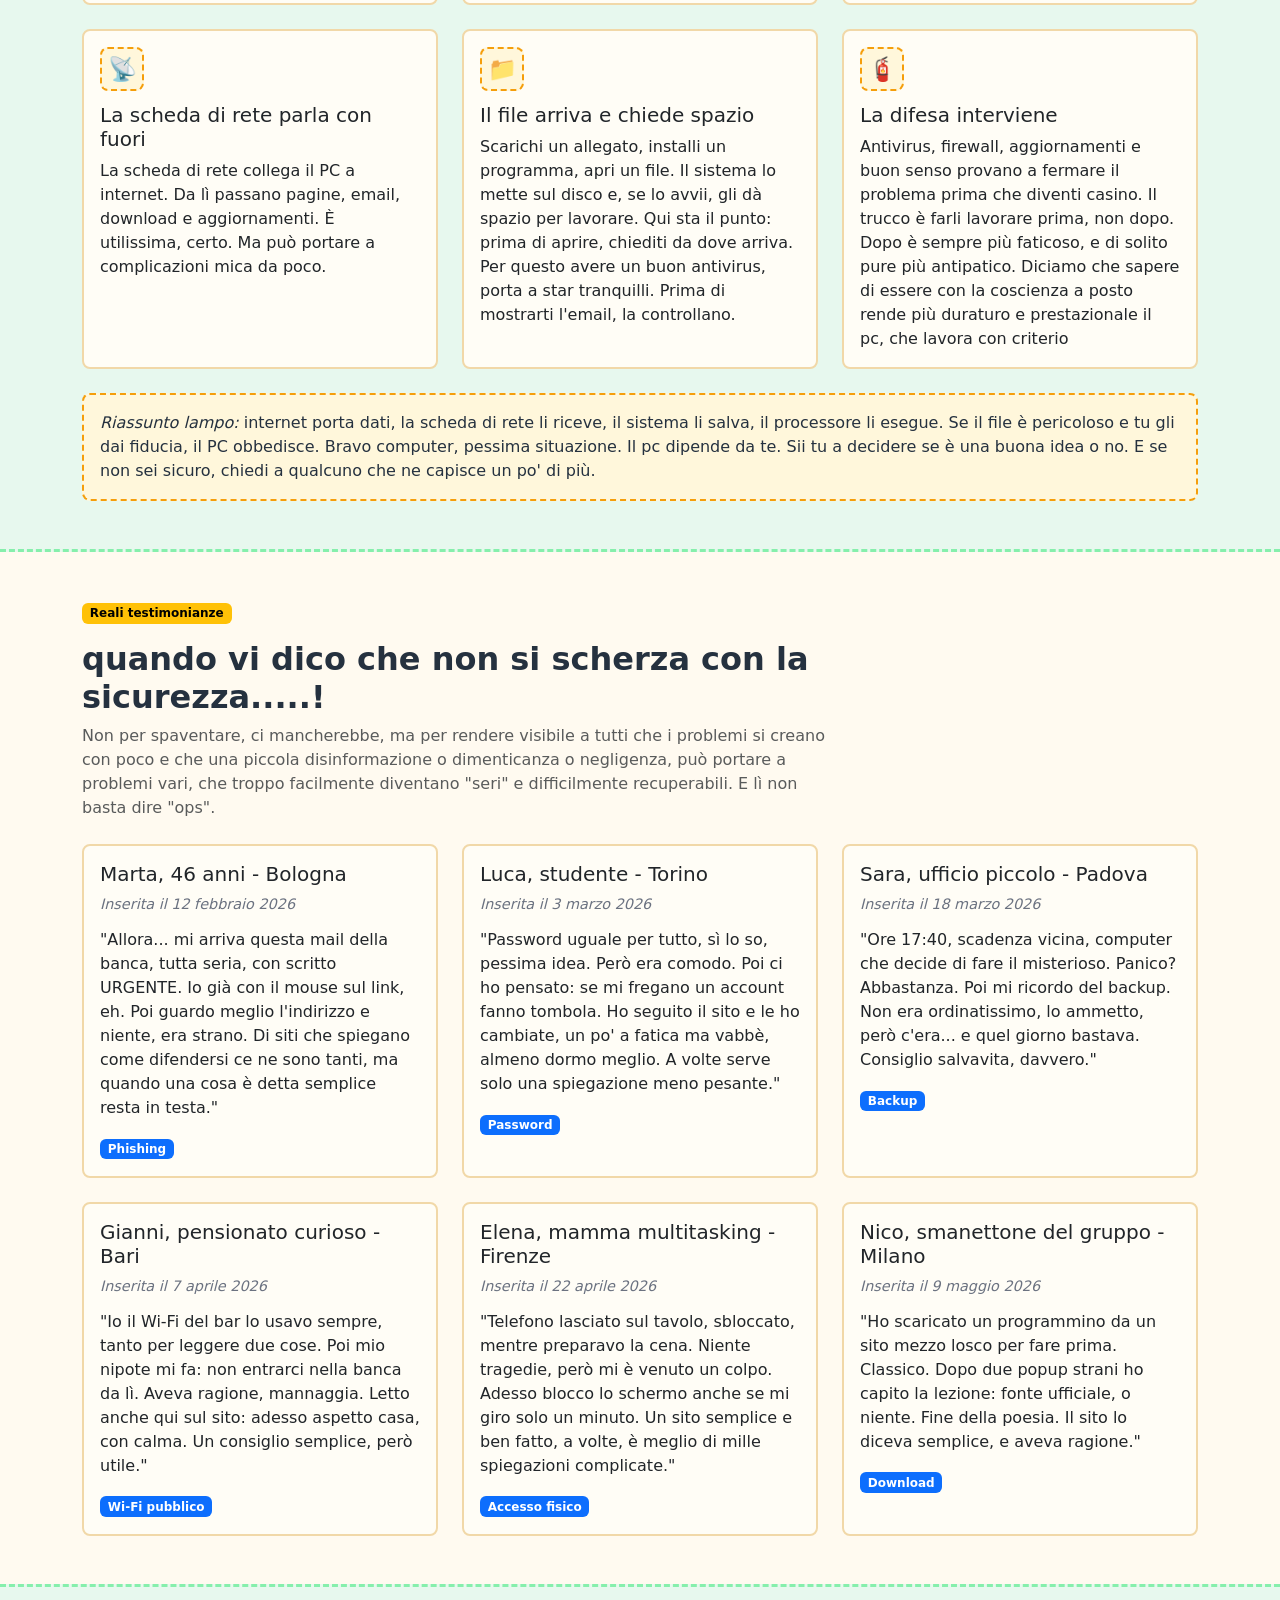
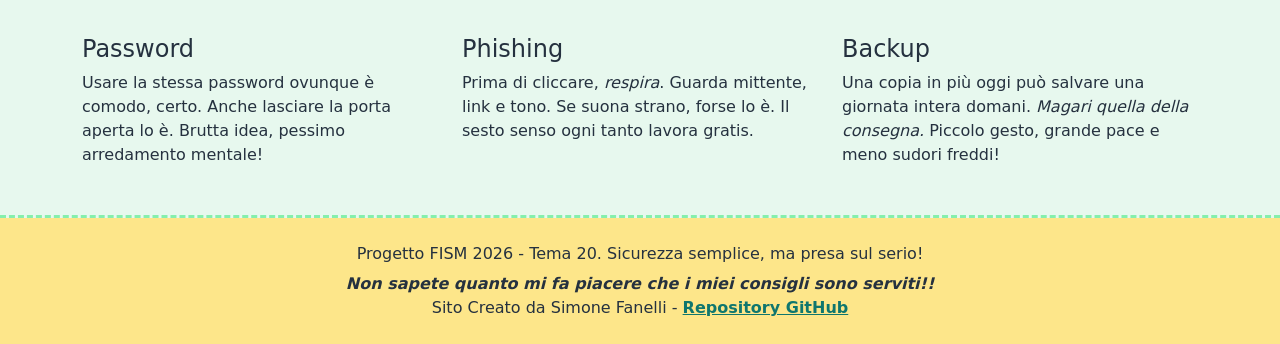
==== commit cfe0e9ed: "rifiiniture varie su index.html" ====
--- a/index.html
+++ b/index.html
@@ -8,7 +8,6 @@
     <link rel="stylesheet" href="style.css">
 </head>
 <body>
-    <!-- Nota da dietro le quinte: la navbar resta corta per un motivo semplice. In un sito didattico i link devono accompagnare, non fare rumore. -->
     <nav class="navbar navbar-expand-lg bg-body-tertiary border-bottom sticky-top">
         <div class="container">
             <a class="navbar-brand fw-bold" href="index.html">Sicurezza Base</a>
@@ -37,8 +36,6 @@
             </div>
         </div>
     </nav>
-
-    <!-- Hero iniziale: qui il tema deve arrivare subito, la semplicità vince sempre. -->
     <header class="hero-section">
         <img src="assets/immagini/sicurezza-informatica-hero.png" class="hero-image" alt="Illustrazione sulla sicurezza informatica">
         <div class="hero-overlay">
@@ -69,7 +66,6 @@
     </header>
 
     <main>
-        <!-- Qui presento il progetto senza gonfiarlo troppo: tre pagine, dati locali e consigli pratici. Il classico lavoro che funziona meglio quando resta chiaro. -->
         <section class="container my-5">
             <div class="row g-4 align-items-center">
                 <div class="col-lg-6">
@@ -130,41 +126,126 @@
             </div>
         </section>
 
-        <!-- Qui faccio scegliere il livello della spiegazione: non tutti vogliono leggere parole tecniche appena aprono la pagina, e ci sta. -->
-        <section id="scegli-linguaggio" class="container my-5">
+        <section id="blog-pronto-soccorso" class="container my-5">
             <div class="row g-4 align-items-start">
                 <div class="col-lg-4">
-                    <p class="badge text-bg-warning mb-3">Scegli come leggere</p>
-                    <h2 class="fw-bold">Che tipo di utente sei?</h2>
+                    <p class="badge text-bg-warning mb-3">Pronto intervento PC</p>
+                    <h2 class="fw-bold">Scegli il problema e vai subito alla soluzione</h2>
                     <p>
-                        Se usi il computer per mail, banca, scuola o famiglia, parti tranquillo da qui.
-                        Se invece vuoi vedere cosa succede dietro le quinte, il bottone esperto ti porta direttamente nell'area tecnica.
-                        Zero gara. Qui nessuno distribuisce medaglie, al massimo password migliori. 
+                        Capita a tutti: un popup strano, il PC lentissimo, una mail che mette fretta. Qui scegli la casistica
+                        e arrivi dritto al punto, senza attraversare mezzo sito con la faccia da "perché proprio oggi?".
                     </p>
                     <div class="note-box">
-                        <em>Nota da studente:</em> a volte basta cambiare linguaggio per capire davvero una cosa. Non è barare, è studiare meglio. E risparmiare qualche mal di testa, che male non fa.
+                        <em>Promemoria veloce:</em> se qualcosa ti sembra sospetto, fermati prima di cliccare. Il click impulsivo lasciamolo ai videogiochi, che almeno lì c'è il tasto pausa.
                     </div>
                 </div>
                 <div class="col-lg-8">
-                    <div class="row g-4">
-                        <!-- Versione per chi non programma: esempi di casa, pochi termini tecnici e consigli che si capiscono subito. -->
-                        <div class="col-md-10">
-                            <article class="card h-100">
-                                <div class="card-body">
-                                    <h3 class="h4">Non sono un utente esperto</h3>
-                                    <div class="reader-note">
-                                        <em>Per chi usa il computer senza volerci litigare:</em> pensa a una persona che controlla la posta,
-                                        paga una bolletta online o salva le foto di famiglia. Qui servono frasi chiare. Punto. Il geroglifico lo lasciamo agli archeologi.
-                                    </div>
-                                    <p>
-                                        Immagina la sicurezza informatica come chiudere bene casa prima di uscire. Password forti,
-                                        backup e attenzione ai link fanno proprio questo: chiudono porte, finestre e distrazioni.
-                                    </p>
-                                    <p>
-                                        Esempio pratico: arriva una mail che dice "clicca subito o perdi l'account". Tu non corri.
-                                        Guardi mittente e link. Due minuti. Tanti problemi in meno. E il cuore torna a battere normale.
-                                    </p>
-                                    <a class="btn btn-primary hero-btn" href="area-principianti.html">Apri il percorso guidato</a>
+                    <div class="card emergency-picker">
+                        <div class="card-body">
+                            <label class="form-label fw-bold" for="casistica-pc">Che cosa sta succedendo?</label>
+                            <select class="form-select form-select-lg" id="casistica-pc" onchange="if (this.value) window.location.href = this.value;">
+                                <option value="">Apri il menu e scegli il caso</option>
+                                <option value="#pc-lento">Il PC è diventato lentissimo</option>
+                                <option value="#mail-sospetta">Ho ricevuto una mail sospetta</option>
+                                <option value="#popup-strani">Compaiono popup strani</option>
+                                <option value="#wifi-pubblico">Sono collegato a un Wi-Fi pubblico</option>
+                                <option value="#file-scomparsi">Non trovo più alcuni file</option>
+                                <option value="#password-rischio">Penso che una password sia finita in giro</option>
+                            </select>
+                            <p class="mt-3 mb-0">
+                                Scegli una voce e la pagina ti porta alla mini-guida giusta. Poche mosse, tono tranquillo,
+                                niente panico da tastiera che fuma.
+                            </p>
+                        </div>
+                    </div>
+                    <div class="row g-4 mt-1">
+                        <div class="col-md-6">
+                            <article id="pc-lento" class="card h-100 blog-case">
+                                <div class="card-body">
+                                    <p class="badge text-bg-primary">Caso 1</p>
+                                    <h3 class="h5">Il PC è diventato lentissimo</h3>
+                                    <p>Prima cosa: non aprire altri dieci programmi per "vedere se passa". Di solito non passa, peggiora e il PC ti guarda male.</p>
+                                    <ol class="mb-0">
+                                        <li>Riavvia il computer.</li>
+                                        <li>Controlla gli aggiornamenti.</li>
+                                        <li>Apri l'antivirus e fai una scansione completa.</li>
+                                        <li>Disinstalla programmi che non riconosci.</li>
+                                    </ol>
+                                </div>
+                            </article>
+                        </div>
+                        <div class="col-md-6">
+                            <article id="mail-sospetta" class="card h-100 blog-case">
+                                <div class="card-body">
+                                    <p class="badge text-bg-primary">Caso 2</p>
+                                    <h3 class="h5">Ho ricevuto una mail sospetta</h3>
+                                    <p>Se ti mette fretta, già parte male. La fretta è il profumo preferito delle truffe online.</p>
+                                    <ol class="mb-0">
+                                        <li>Non cliccare link o allegati.</li>
+                                        <li>Controlla bene il mittente.</li>
+                                        <li>Apri il sito ufficiale scrivendolo tu nel browser.</li>
+                                        <li>Elimina la mail se resta dubbia.</li>
+                                    </ol>
+                                </div>
+                            </article>
+                        </div>
+                        <div class="col-md-6">
+                            <article id="popup-strani" class="card h-100 blog-case">
+                                <div class="card-body">
+                                    <p class="badge text-bg-primary">Caso 3</p>
+                                    <h3 class="h5">Compaiono popup strani</h3>
+                                    <p>Quando una finestra urla "hai 37 virus!", spesso il problema è proprio quella finestra. Educata, zero.</p>
+                                    <ol class="mb-0">
+                                        <li>Chiudi la pagina senza premere sui pulsanti del popup.</li>
+                                        <li>Cancella estensioni del browser che non conosci.</li>
+                                        <li>Fai una scansione antivirus.</li>
+                                        <li>Scarica software solo dai siti ufficiali.</li>
+                                    </ol>
+                                </div>
+                            </article>
+                        </div>
+                        <div class="col-md-6">
+                            <article id="wifi-pubblico" class="card h-100 blog-case">
+                                <div class="card-body">
+                                    <p class="badge text-bg-primary">Caso 4</p>
+                                    <h3 class="h5">Sono collegato a un Wi-Fi pubblico</h3>
+                                    <p>Il Wi-Fi del bar va bene per leggere notizie. Per banca e documenti delicati, meglio aspettare una rete fidata.</p>
+                                    <ol class="mb-0">
+                                        <li>Evita banca, pagamenti e dati sensibili.</li>
+                                        <li>Controlla che i siti inizino con <code>https</code>.</li>
+                                        <li>Disattiva la condivisione file.</li>
+                                        <li>Usa una VPN se devi lavorare fuori casa.</li>
+                                    </ol>
+                                </div>
+                            </article>
+                        </div>
+                        <div class="col-md-6">
+                            <article id="file-scomparsi" class="card h-100 blog-case">
+                                <div class="card-body">
+                                    <p class="badge text-bg-primary">Caso 5</p>
+                                    <h3 class="h5">Non trovo più alcuni file</h3>
+                                    <p>Prima di dichiarare lutto digitale, controlla i posti classici. A volte il file non è sparito, si è solo nascosto malissimo.</p>
+                                    <ol class="mb-0">
+                                        <li>Guarda nel Cestino.</li>
+                                        <li>Cerca il nome del file dal menu Start o Finder.</li>
+                                        <li>Controlla cloud e cartella Download.</li>
+                                        <li>Se hai un backup, recupera la copia più recente.</li>
+                                    </ol>
+                                </div>
+                            </article>
+                        </div>
+                        <div class="col-md-6">
+                            <article id="password-rischio" class="card h-100 blog-case">
+                                <div class="card-body">
+                                    <p class="badge text-bg-primary">Caso 6</p>
+                                    <h3 class="h5">Penso che una password sia finita in giro</h3>
+                                    <p>Qui si agisce subito, ma senza correre a caso. La calma non è lentezza: è mira migliore.</p>
+                                    <ol class="mb-0">
+                                        <li>Cambia la password dell'account coinvolto.</li>
+                                        <li>Se la usavi altrove, cambiala anche lì.</li>
+                                        <li>Attiva il secondo fattore.</li>
+                                        <li>Controlla accessi recenti e dispositivi collegati.</li>
+                                    </ol>
                                 </div>
                             </article>
                         </div>
@@ -172,8 +253,6 @@
                 </div>
             </div>
         </section>
-
-        <!-- Prima del virus c'è sempre un percorso: rete, file, memoria, processore. Capirlo aiuta a non cliccare a caso. -->
         <section class="info-band py-5">
             <div class="container">
                 <div class="section-title mb-4">
@@ -217,7 +296,7 @@
                                 <h3 class="h5">La memoria lavora al volo</h3>
                                 <p class="mb-0">
                                     Quando un programma parte, usa la memoria RAM per lavorare. Un malware può infilarsi proprio lì,
-                                    mentre tutto sembra normale. Tipo ospite indesiderato alla festa: nessuno l'ha invitato, ma lui è li e lo sa.
+                                    mentre tutto sembra normale. Tipo ospite indesiderato alla festa: nessuno l'ha invitato, ma lui è lì e lo sa.
                                 </p>
                             </div>
                         </article>
@@ -268,8 +347,6 @@
                 </div>
             </div>
         </section>
-
-        <!-- Testimonianze: piccole scene concrete per far vedere che la sicurezza non è un discorso lontano dalla vita normale. -->
         <section class="container my-5">
             <div class="section-title mb-4">
                 <p class="badge text-bg-warning mb-3">Reali testimonianze</p>
@@ -365,8 +442,6 @@
                 </div>
             </div>
         </section>
-
-        <!-- Tre assaggi rapidi: non raccontano tutto, ma danno subito il ritmo della guida. Prima orienti il lettore, poi lo porti alle schede. -->
         <section class="info-band py-5">
             <div class="container">
                 <div class="row g-4">
--- a/style.css
+++ b/style.css
@@ -1,6 +1,10 @@
 body {
     color: #25313f;
     background-color: #fffaf0;
+}
+
+html {
+    scroll-behavior: smooth;
 }
 
 .navbar-brand {
@@ -183,6 +187,23 @@
     border-radius: 8px;
 }
 
+.emergency-picker {
+    border-color: #f59e0b;
+    background-color: #fff7db;
+}
+
+.blog-case {
+    scroll-margin-top: 95px;
+}
+
+.blog-case ol {
+    padding-left: 1.15rem;
+}
+
+.blog-case li + li {
+    margin-top: 0.35rem;
+}
+
 .tool-card a {
     color: #0f766e;
     font-weight: 700;
